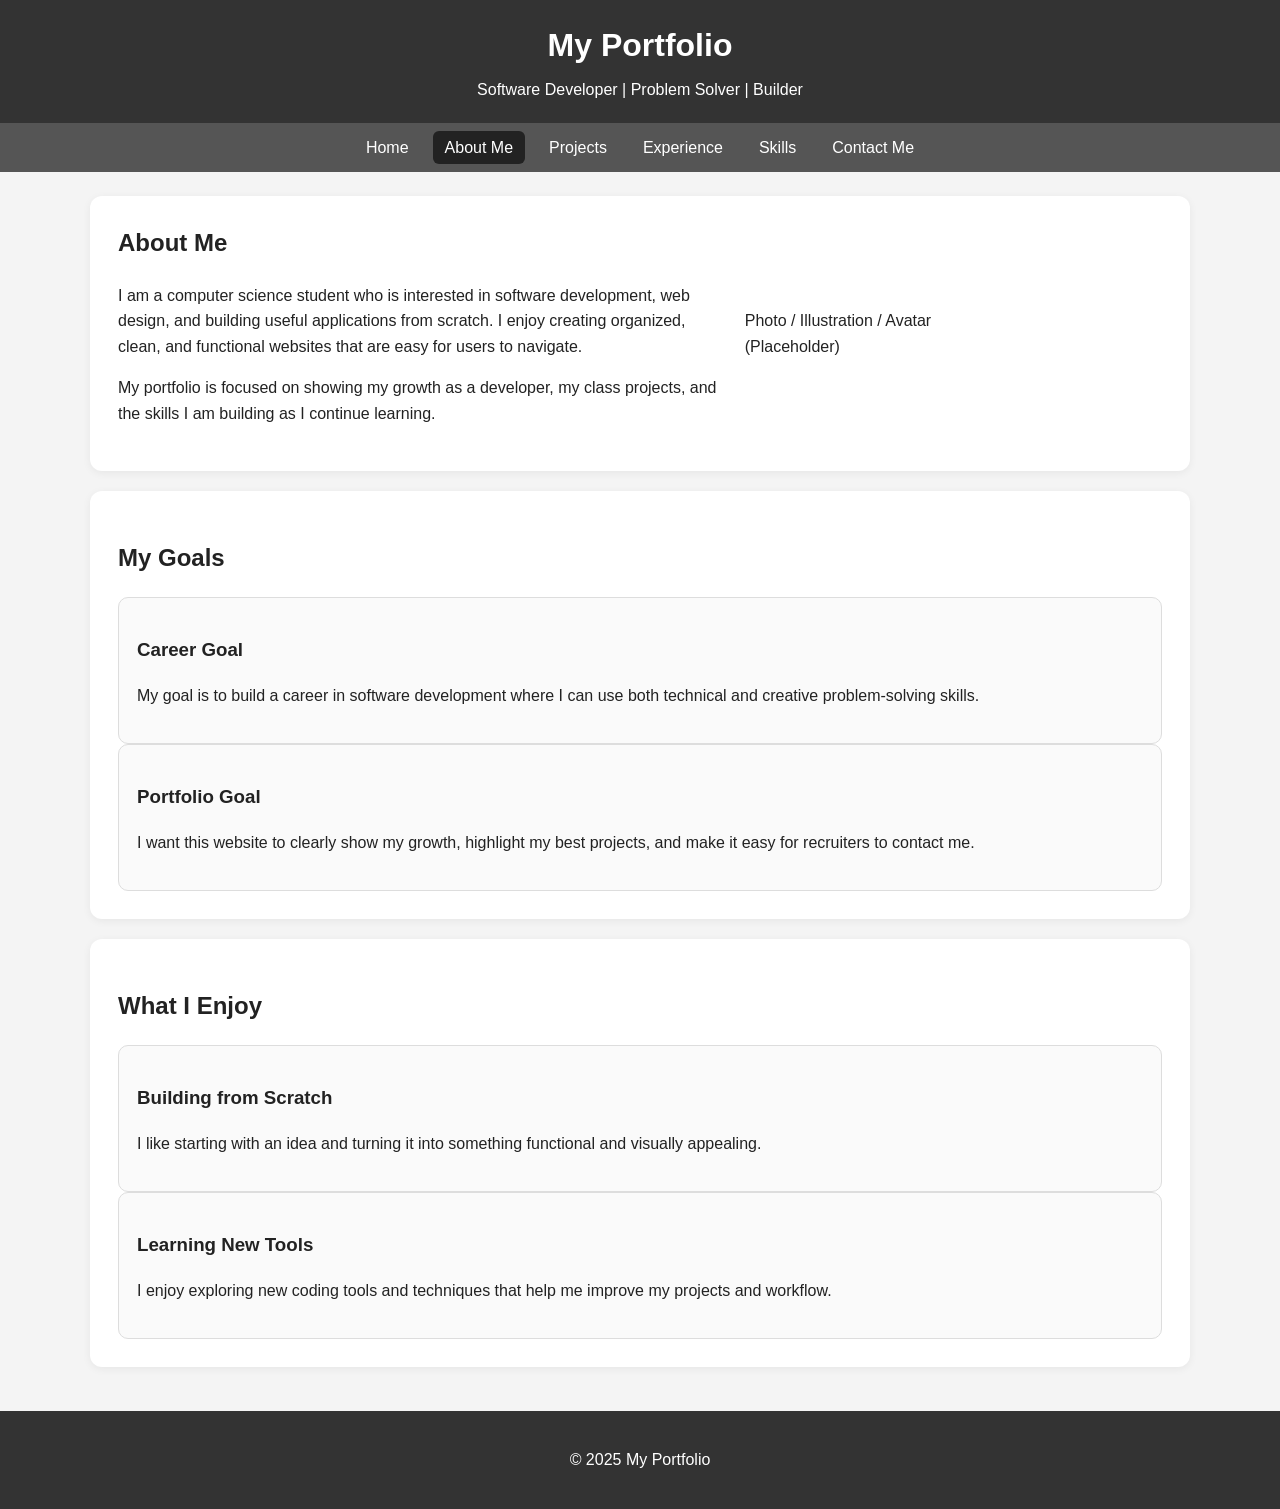
==== about.html @ 442bcf15 "Project Update 2 Added About Page and Projects Page.  Previously did the skeleton." ====
<!doctype html>
<html lang="en">
  <head>
    <meta charset="UTF-8" />
    <meta name="viewport" content="width=device-width, initial-scale=1.0" />
    <title>My Portfolio | About Me</title>
    <link rel="stylesheet" href="styles.css" />
  </head>
  <body>
    <header>
      <h1>My Portfolio</h1>
      <p>Software Developer | Problem Solver | Builder</p>
    </header>

    <nav>
      <ul>
        <li><a href="index.html">Home</a></li>
        <li><a class="active" href="about.html">About Me</a></li>
        <li><a href="projects.html">Projects</a></li>
        <li><a href="index.html#experience">Experience</a></li>
        <li><a href="index.html#skills">Skills</a></li>
        <li><a href="index.html#contact">Contact Me</a></li>
      </ul>
    </nav>

    <main>
      <section class="hero">
        <div>
          <h2>About Me</h2>
          <p>
            I am a computer science student who is interested in software
            development, web design, and building useful applications from
            scratch. I enjoy creating organized, clean, and functional websites
            that are easy for users to navigate.
          </p>
          <p>
            My portfolio is focused on showing my growth as a developer, my
            class projects, and the skills I am building as I continue learning.
          </p>
        </div>
        <div class="hero-card">
          Photo / Illustration / Avatar<br />
          (Placeholder)
        </div>
      </section>

      <section>
        <h2>My Goals</h2>
        <div class="grid-2">
          <article class="card">
            <h3>Career Goal</h3>
            <p>
              My goal is to build a career in software development where I can
              use both technical and creative problem-solving skills.
            </p>
          </article>
          <article class="card">
            <h3>Portfolio Goal</h3>
            <p>
              I want this website to clearly show my growth, highlight my best
              projects, and make it easy for recruiters to contact me.
            </p>
          </article>
        </div>
      </section>

      <section>
        <h2>What I Enjoy</h2>
        <div class="grid-2">
          <article class="card">
            <h3>Building from Scratch</h3>
            <p>
              I like starting with an idea and turning it into something
              functional and visually appealing.
            </p>
          </article>
          <article class="card">
            <h3>Learning New Tools</h3>
            <p>
              I enjoy exploring new coding tools and techniques that help me
              improve my projects and workflow.
            </p>
          </article>
        </div>
      </section>
    </main>

    <footer>
      <p>© 2025 My Portfolio</p>
    </footer>
  </body>
</html>
---- styles.css ----
* {
  box-sizing: border-box;
}

body {
  font-family: Arial, sans-serif;
  margin: 0;
  padding: 0;
  color: #222;
  background: #f4f4f4;
  line-height: 1.6;
}

header {
  background: #333;
  color: white;
  text-align: center;
  padding: 20px;
}

header h1 {
  margin: 0;
}

header p {
  margin: 6px 0 0;
}

nav ul {
  display: flex;
  justify-content: center;
  flex-wrap: wrap;
  list-style: none;
  gap: 12px;
  background: #555;
  margin: 0;
  padding: 12px;
}

nav ul li {
  margin: 0;
}

nav ul li a {
  color: white;
  text-decoration: none;
  padding: 8px 12px;
  border-radius: 6px;
}

nav ul li a:hover,
nav ul li a.active {
  background: #222;
}

main {
  width: min(1100px, calc(100% - 32px));
  margin: 0 auto;
  padding: 24px 0;
}

section {
  background: white;
  padding: 28px;
  margin-bottom: 20px;
  border-radius: 12px;
  box-shadow: 0 2px 8px rgba(0, 0, 0, 0.06);
}

.hero,
.page-hero {
  display: grid;
  grid-template-columns: 1.3fr 0.9fr;
  gap: 24px;
  align-items: center;
}

.hero h2,
.page-hero h2 {
  margin-top: 0;
}

.hero-text p,
.page-hero p {
  margin-bottom: 14px;
}

.hero-box {
  min-height: 220px;
  border: 2px dashed #999;
  border-radius: 12px;
  display: flex;
  align-items: center;
  justify-content: center;
  text-align: center;
  padding: 20px;
  background: #fafafa;
  color: #666;
  font-weight: bold;
}

.button {
  display: inline-block;
  margin-top: 8px;
  padding: 10px 16px;
  border-radius: 8px;
  background: #333;
  color: white;
  text-decoration: none;
}

.button:hover {
  background: #111;
}

.project {
  margin-bottom: 20px;
  padding: 16px;
  border: 1px solid #ddd;
  border-radius: 10px;
  background: #fafafa;
}

.card-grid,
.project-grid {
  display: grid;
  grid-template-columns: repeat(2, minmax(0, 1fr));
  gap: 18px;
}

.project-grid {
  grid-template-columns: repeat(3, minmax(0, 1fr));
}

.card,
.project-card {
  padding: 18px;
  border: 1px solid #ddd;
  border-radius: 10px;
  background: #fafafa;
}

.project-placeholder {
  height: 140px;
  border: 2px dashed #bbb;
  border-radius: 10px;
  display: flex;
  align-items: center;
  justify-content: center;
  margin-bottom: 14px;
  color: #777;
  background: #fdfdfd;
}

table {
  width: 100%;
  border-collapse: collapse;
  margin-top: 8px;
}

table,
th,
td {
  border: 1px solid black;
}

th,
td {
  padding: 10px;
  text-align: center;
}

form {
  display: flex;
  flex-direction: column;
  gap: 10px;
  max-width: 420px;
}

input,
textarea {
  width: 100%;
  padding: 10px;
  border: 1px solid #bbb;
  border-radius: 8px;
  font: inherit;
}

textarea {
  min-height: 120px;
  resize: vertical;
}

button {
  padding: 10px 14px;
  background: #333;
  color: white;
  border: none;
  border-radius: 8px;
  cursor: pointer;
}

button:hover {
  background: #111;
}

footer {
  text-align: center;
  padding: 20px;
  background: #333;
  color: white;
}

@media (max-width: 800px) {
  .hero,
  .page-hero,
  .card-grid,
  .project-grid {
    grid-template-columns: 1fr;
  }

  main {
    width: min(100% - 20px, 1100px);
  }
}
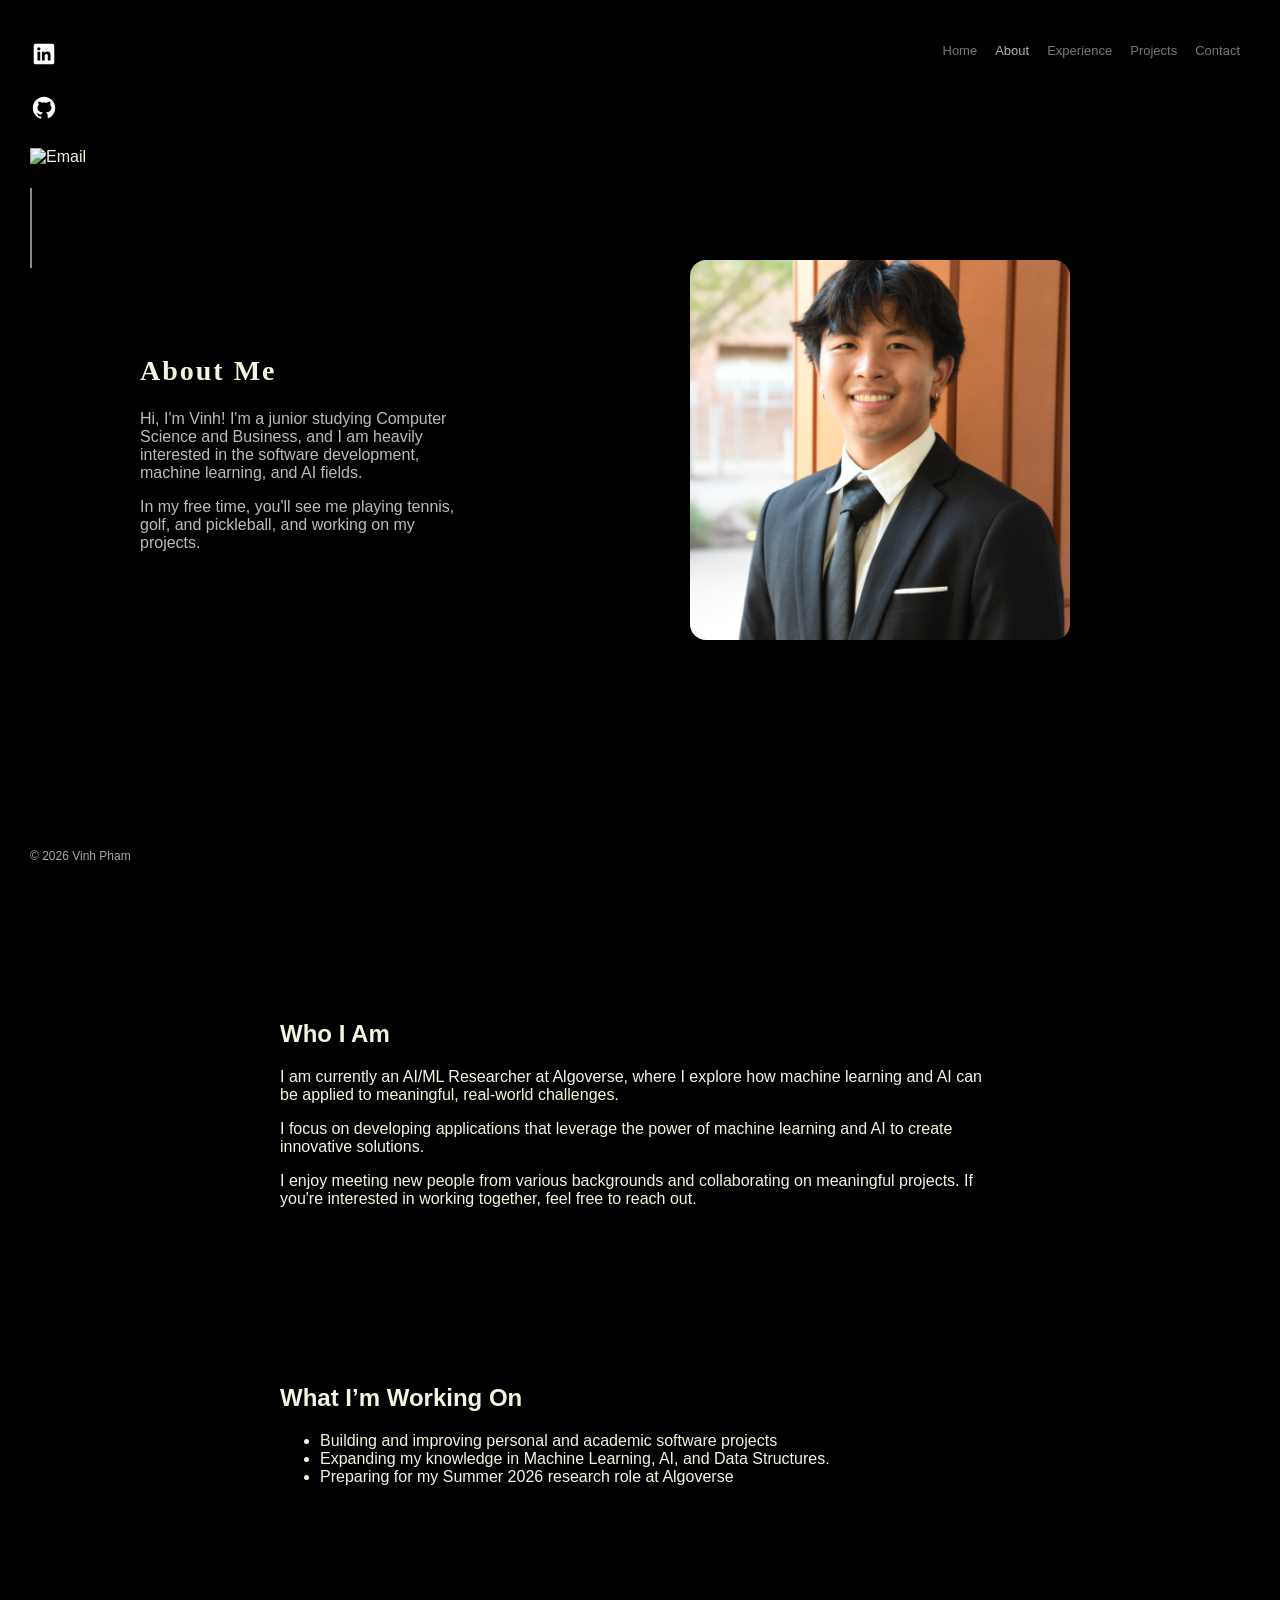
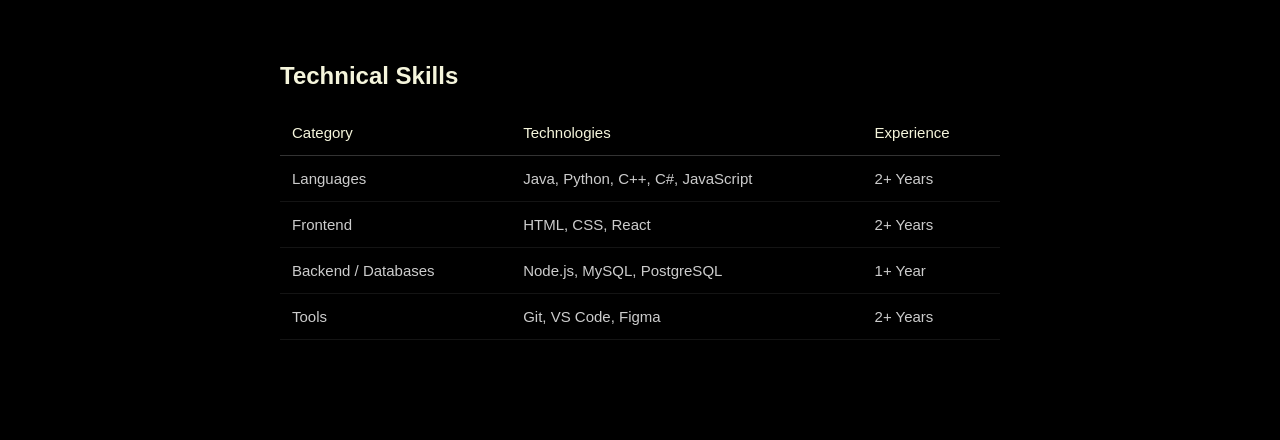
==== commit 9fae07f2: "Portfolio Website with Components Added all Pages." ====
--- a/about.html
+++ b/about.html
@@ -3,90 +3,176 @@
   <head>
     <meta charset="UTF-8" />
     <meta name="viewport" content="width=device-width, initial-scale=1.0" />
-    <title>My Portfolio | About Me</title>
+    <title>Vinh Pham | About</title>
     <link rel="stylesheet" href="styles.css" />
   </head>
+
   <body>
-    <header>
-      <h1>My Portfolio</h1>
-      <p>Software Developer | Problem Solver | Builder</p>
-    </header>
-
-    <nav>
+    <!-- NAV -->
+    <nav class="top-nav">
       <ul>
         <li><a href="index.html">Home</a></li>
-        <li><a class="active" href="about.html">About Me</a></li>
+        <li><a class="active" href="about.html">About</a></li>
+        <li><a href="experience.html">Experience</a></li>
         <li><a href="projects.html">Projects</a></li>
-        <li><a href="index.html#experience">Experience</a></li>
-        <li><a href="index.html#skills">Skills</a></li>
-        <li><a href="index.html#contact">Contact Me</a></li>
+        <li><a href="contact.html">Contact</a></li>
       </ul>
     </nav>
 
+    <!-- SIDE ICONS -->
+    <div class="side-icons">
+      <a
+        href="https://www.linkedin.com/in/vinhhphvm/"
+        target="_blank"
+        rel="noopener noreferrer"
+      >
+        <img src="images/LinkedIn.svg" alt="LinkedIn" />
+      </a>
+      <a
+        href="https://github.com/vinhhphvm"
+        target="_blank"
+        rel="noopener noreferrer"
+      >
+        <img src="images/GitHub.svg" alt="GitHub" />
+      </a>
+      <a href="contact.html">
+        <img src="images/email.png" alt="Email" />
+      </a>
+    </div>
+
     <main>
-      <section class="hero">
-        <div>
-          <h2>About Me</h2>
-          <p>
-            I am a computer science student who is interested in software
-            development, web design, and building useful applications from
-            scratch. I enjoy creating organized, clean, and functional websites
-            that are easy for users to navigate.
-          </p>
-          <p>
-            My portfolio is focused on showing my growth as a developer, my
-            class projects, and the skills I am building as I continue learning.
-          </p>
+      <!-- HERO TITLE -->
+      <section class="hero-split">
+        <div class="hero-left">
+          <div>
+            <h1>About Me</h1>
+            <p>
+              Hi, I'm Vinh! I'm a junior studying Computer Science and Business,
+              and I am heavily interested in the software development, machine
+              learning, and AI fields.
+            </p>
+            <p>
+              In my free time, you'll see me playing tennis, golf, and
+              pickleball, and working on my projects.
+            </p>
+          </div>
         </div>
-        <div class="hero-card">
-          Photo / Illustration / Avatar<br />
-          (Placeholder)
+
+        <div class="hero-right about-right">
+          <img
+            src="images/Headshot.jpg"
+            alt="Profile Picture"
+            class="about-img"
+          />
         </div>
       </section>
 
-      <section>
-        <h2>My Goals</h2>
-        <div class="grid-2">
-          <article class="card">
-            <h3>Career Goal</h3>
-            <p>
-              My goal is to build a career in software development where I can
-              use both technical and creative problem-solving skills.
-            </p>
-          </article>
-          <article class="card">
-            <h3>Portfolio Goal</h3>
-            <p>
-              I want this website to clearly show my growth, highlight my best
-              projects, and make it easy for recruiters to contact me.
-            </p>
-          </article>
-        </div>
+      <!-- MAIN CONTENT -->
+      <section class="content-section fade-in">
+        <h2>Who I Am</h2>
+        <p>
+          I am currently an AI/ML Researcher at Algoverse, where I explore how
+          machine learning and AI can be applied to meaningful, real-world
+          challenges.
+        </p>
+        <p>
+          I focus on developing applications that leverage the power of machine
+          learning and AI to create innovative solutions.
+        </p>
+
+        <p>
+          I enjoy meeting new people from various backgrounds and collaborating
+          on meaningful projects. If you're interested in working together, feel
+          free to reach out.
+        </p>
       </section>
 
-      <section>
-        <h2>What I Enjoy</h2>
-        <div class="grid-2">
-          <article class="card">
-            <h3>Building from Scratch</h3>
-            <p>
-              I like starting with an idea and turning it into something
-              functional and visually appealing.
-            </p>
-          </article>
-          <article class="card">
-            <h3>Learning New Tools</h3>
-            <p>
-              I enjoy exploring new coding tools and techniques that help me
-              improve my projects and workflow.
-            </p>
-          </article>
-        </div>
+      <section class="content-section fade-in">
+        <h2>What I’m Working On</h2>
+        <ul>
+          <li>
+            Building and improving personal and academic software projects
+          </li>
+          <li>
+            Expanding my knowledge in Machine Learning, AI, and Data Structures.
+          </li>
+          <li>Preparing for my Summer 2026 research role at Algoverse</li>
+        </ul>
+      </section>
+
+      <section class="content-section fade-in">
+        <h2>Technical Skills</h2>
+
+        <table class="skills-table">
+          <tr>
+            <th>Category</th>
+            <th>Technologies</th>
+            <th>Experience</th>
+          </tr>
+
+          <tr>
+            <td>Languages</td>
+            <td>Java, Python, C++, C#, JavaScript</td>
+            <td>2+ Years</td>
+          </tr>
+
+          <tr>
+            <td>Frontend</td>
+            <td>HTML, CSS, React</td>
+            <td>2+ Years</td>
+          </tr>
+
+          <tr>
+            <td>Backend / Databases</td>
+            <td>Node.js, MySQL, PostgreSQL</td>
+            <td>1+ Year</td>
+          </tr>
+
+          <tr>
+            <td>Tools</td>
+            <td>Git, VS Code, Figma</td>
+            <td>2+ Years</td>
+          </tr>
+        </table>
       </section>
     </main>
 
-    <footer>
-      <p>© 2025 My Portfolio</p>
+    <!-- FOOTER -->
+    <footer class="site-footer">
+      <p>© 2026 Vinh Pham</p>
     </footer>
+
+    <!-- PAGE TRANSITION SCRIPT -->
+    <script>
+      document.querySelectorAll("a").forEach((link) => {
+        link.addEventListener("click", function (e) {
+          if (this.href && this.href.includes(".html")) {
+            e.preventDefault();
+            document.body.classList.add("fade-out");
+
+            setTimeout(() => {
+              window.location = this.href;
+            }, 300);
+          }
+        });
+      });
+    </script>
+
+    <script>
+      const elements = document.querySelectorAll(".fade-in");
+
+      const observer = new IntersectionObserver(
+        (entries) => {
+          entries.forEach((entry) => {
+            if (entry.isIntersecting) {
+              entry.target.classList.add("show");
+            }
+          });
+        },
+        { threshold: 0.2 },
+      );
+
+      elements.forEach((el) => observer.observe(el));
+    </script>
   </body>
 </html>
--- a/styles.css
+++ b/styles.css
@@ -2,224 +2,568 @@
   box-sizing: border-box;
 }
 
+/* =========================
+   BODY + PAGE TRANSITIONS
+========================= */
 body {
-  font-family: Arial, sans-serif;
   margin: 0;
-  padding: 0;
-  color: #222;
-  background: #f4f4f4;
-  line-height: 1.6;
-}
-
-header {
-  background: #333;
-  color: white;
-  text-align: center;
-  padding: 20px;
-}
-
-header h1 {
-  margin: 0;
-}
-
-header p {
-  margin: 6px 0 0;
-}
-
-nav ul {
+  opacity: 0;
+  font-family: "Inter", sans-serif;
+  background: #000;
+  color: #f5f5dc;
+  animation: fadeIn 0.3s ease forwards;
+  transition: opacity 0.3s ease;
+}
+
+body.fade-out {
+  opacity: 0;
+}
+
+/* =========================
+   HERO
+========================= */
+
+a {
+  color: inherit;
+  text-decoration: none;
+}
+.hero-split {
+  display: grid;
+  grid-template-columns: 1fr 1.5fr;
+  min-height: 100vh;
+  align-items: center;
+  padding: 40px;
+}
+
+.hero-left {
+  padding-left: 100px;
+  max-width: 420px;
+}
+
+.hero-left h1 {
+  font-family: "Playfair Display", serif;
+  font-size: 28px;
+  letter-spacing: 2px;
+}
+
+.hero-left p {
+  color: #bbb;
+}
+
+/* =========================
+   HERO RIGHT (HOME ONLY)
+========================= */
+.hero-right {
+  text-align: right;
+  display: flex;
+  flex-direction: column;
+  gap: 10px;
+}
+
+.hero-right a {
+  font-family: "Playfair Display", serif;
+  display: inline-block;
+  text-decoration: none;
+  color: #e6e2d3;
+
+  font-size: clamp(40px, 6vw, 60px);
+  letter-spacing: 1px;
+  line-height: 0.9;
+
+  transition:
+    transform 0.3s ease,
+    opacity 0.3s ease,
+    color 0.3s ease;
+}
+
+.hero-right a:hover {
+  transform: translateX(20px);
+  opacity: 1;
+  color: #ffffff;
+}
+
+.hero-right:hover a {
+  opacity: 0.3;
+}
+
+.hero-right a:hover {
+  opacity: 1;
+}
+
+.hero-right h2:first-child a {
+  opacity: 0.7;
+  font-size: clamp(45px, 7vw, 90px);
+}
+
+/* RIGHT SIDE (ABOUT PAGE ONLY) */
+.about-right {
   display: flex;
   justify-content: center;
-  flex-wrap: wrap;
-  list-style: none;
-  gap: 12px;
-  background: #555;
-  margin: 0;
-  padding: 12px;
-}
-
-nav ul li {
-  margin: 0;
-}
-
-nav ul li a {
-  color: white;
-  text-decoration: none;
-  padding: 8px 12px;
-  border-radius: 6px;
-}
-
-nav ul li a:hover,
-nav ul li a.active {
-  background: #222;
-}
-
-main {
-  width: min(1100px, calc(100% - 32px));
-  margin: 0 auto;
-  padding: 24px 0;
-}
-
-section {
-  background: white;
-  padding: 28px;
-  margin-bottom: 20px;
-  border-radius: 12px;
-  box-shadow: 0 2px 8px rgba(0, 0, 0, 0.06);
-}
-
-.hero,
-.page-hero {
-  display: grid;
-  grid-template-columns: 1.3fr 0.9fr;
-  gap: 24px;
   align-items: center;
-}
-
-.hero h2,
-.page-hero h2 {
-  margin-top: 0;
-}
-
-.hero-text p,
-.page-hero p {
-  margin-bottom: 14px;
-}
-
-.hero-box {
-  min-height: 220px;
-  border: 2px dashed #999;
-  border-radius: 12px;
-  display: flex;
-  align-items: center;
-  justify-content: center;
-  text-align: center;
-  padding: 20px;
-  background: #fafafa;
-  color: #666;
-  font-weight: bold;
-}
-
-.button {
-  display: inline-block;
-  margin-top: 8px;
-  padding: 10px 16px;
-  border-radius: 8px;
-  background: #333;
-  color: white;
-  text-decoration: none;
-}
-
-.button:hover {
-  background: #111;
-}
-
-.project {
-  margin-bottom: 20px;
-  padding: 16px;
-  border: 1px solid #ddd;
-  border-radius: 10px;
-  background: #fafafa;
-}
-
-.card-grid,
-.project-grid {
-  display: grid;
-  grid-template-columns: repeat(2, minmax(0, 1fr));
-  gap: 18px;
-}
-
-.project-grid {
-  grid-template-columns: repeat(3, minmax(0, 1fr));
-}
-
-.card,
-.project-card {
-  padding: 18px;
-  border: 1px solid #ddd;
-  border-radius: 10px;
-  background: #fafafa;
-}
-
-.project-placeholder {
-  height: 140px;
-  border: 2px dashed #bbb;
-  border-radius: 10px;
-  display: flex;
-  align-items: center;
-  justify-content: center;
-  margin-bottom: 14px;
-  color: #777;
-  background: #fdfdfd;
-}
-
-table {
+  padding: 40px;
+}
+
+/* HEADSHOT */
+.about-img {
+  width: 100%;
+  max-width: 380px; /* controls size */
+  height: auto;
+
+  border-radius: 16px;
+  object-fit: cover;
+
+  box-shadow: 0 20px 60px rgba(0, 0, 0, 0.6);
+
+  transition: all 0.4s ease;
+}
+
+/* hover */
+.about-img:hover {
+  transform: scale(1.03);
+  box-shadow: 0 25px 80px rgba(0, 0, 0, 0.8);
+}
+
+/* =========================
+   SKILLS TABLE 
+========================= */
+.skills-table {
   width: 100%;
   border-collapse: collapse;
-  margin-top: 8px;
-}
-
-table,
-th,
-td {
-  border: 1px solid black;
-}
-
-th,
-td {
+  margin-top: 20px;
+  font-size: 15px;
+}
+
+.skills-table th,
+.skills-table td {
+  padding: 14px 12px;
+  text-align: left;
+}
+
+.skills-table th {
+  color: #f5f5dc;
+  font-weight: 500;
+  border-bottom: 1px solid rgba(255, 255, 255, 0.2);
+}
+
+.skills-table td {
+  color: #ccc;
+  border-bottom: 1px solid rgba(255, 255, 255, 0.08);
+}
+
+/* hover row */
+.skills-table tr:hover td {
+  background: rgba(255, 255, 255, 0.05);
+}
+
+/* =========================
+   SCROLL FADE-IN 
+========================= */
+.fade-in {
+  opacity: 0;
+  transform: translateY(40px);
+  transition:
+    opacity 0.6s ease,
+    transform 0.6s ease;
+}
+
+.fade-in.show {
+  opacity: 1;
+  transform: translateY(0);
+}
+
+/* =========================
+   NAV
+========================= */
+.top-nav {
+  position: fixed;
+  top: 25px;
+  right: 40px;
+  z-index: 1000;
+  opacity: 0.7;
+}
+
+.top-nav ul {
+  display: flex;
+  gap: 18px;
+  list-style: none;
+}
+
+.top-nav a {
+  color: #aaa;
+  text-decoration: none;
+  font-size: 13px;
+}
+
+.top-nav a:hover,
+.top-nav a.active {
+  color: #fff;
+}
+
+/* =========================
+   SIDE ICONS
+========================= */
+.side-icons {
+  position: fixed;
+  top: 40px;
+  left: 30px;
+  display: flex;
+  flex-direction: column;
+  gap: 22px;
+}
+
+.side-icons img {
+  width: 28px;
+  transition: 0.3s;
+}
+
+.side-icons img:hover {
+  transform: scale(1.2);
+  filter: brightness(1.2);
+}
+
+.side-icons::after {
+  content: "";
+  width: 2px;
+  height: 80px;
+  background: #888;
+}
+
+/* =========================
+   PROJECTS PAGE ONLY
+========================= */
+.projects-page .project-grid {
+  display: grid;
+  grid-template-columns: repeat(3, 1fr);
+  gap: 30px;
+  padding: 60px 40px;
+}
+
+.projects-page .project-card {
+  display: block;
+  padding: 20px;
+  border-radius: 14px;
+  text-decoration: none;
+  color: inherit;
+  position: relative;
+
+  background: rgba(255, 255, 255, 0.02);
+  border: 1px solid rgba(255, 255, 255, 0.08);
+
+  transition: all 0.3s ease;
+
+  /* animation ONLY on projects page */
+  opacity: 0;
+  transform: translateY(40px);
+}
+
+/* stagger */
+.projects-page .project-grid.show .project-card {
+  opacity: 1;
+  transform: translateY(0);
+  transition: all 0.6s ease;
+}
+
+.projects-page .project-grid.show .project-card:nth-child(1) {
+  transition-delay: 0.1s;
+}
+
+.projects-page .project-grid.show .project-card:nth-child(2) {
+  transition-delay: 0.25s;
+}
+
+.projects-page .project-grid.show .project-card:nth-child(3) {
+  transition-delay: 0.4s;
+}
+
+/* image */
+.projects-page .project-image {
+  width: 100%;
+  height: 200px; /* slightly taller for better fit */
+  border-radius: 10px;
+  overflow: hidden;
+  margin-bottom: 15px;
+  background: rgba(255, 255, 255, 0.05);
+}
+
+.projects-page .project-image img {
+  width: 100%;
+  height: 100%;
+  object-fit: cover;
+  object-position: center;
+  padding: 0;
+  filter: grayscale(100%);
+  transition: 0.3s ease;
+}
+
+/* text */
+.projects-page .project-card h3 {
+  margin-bottom: 8px;
+}
+
+.projects-page .project-card p {
+  color: #bbb;
+  font-size: 14px;
+}
+
+/* hover reveal */
+.projects-page .project-link {
+  margin-top: 15px;
+  font-size: 14px;
+  color: #e6e2d3;
+  opacity: 0;
+  transform: translateX(-10px);
+  transition: 0.3s;
+}
+
+.projects-page .project-card:hover .project-link {
+  opacity: 1;
+  transform: translateX(0);
+}
+
+/* hover effects */
+.projects-page .project-card:hover {
+  transform: translateY(-8px) scale(1.01);
+  border-color: rgba(255, 255, 255, 0.3);
+  box-shadow:
+    0 0 40px rgba(230, 226, 211, 0.15),
+    0 20px 60px rgba(0, 0, 0, 0.6);
+}
+
+.projects-page .project-card:hover img {
+  filter: grayscale(0%);
+  transform: scale(1.05);
+}
+
+.projects-page .project-card::before {
+  content: "";
+  position: absolute;
+  inset: 0;
+  background: radial-gradient(
+    circle at top,
+    rgba(255, 255, 255, 0.08),
+    transparent 70%
+  );
+  opacity: 0;
+  transition: 0.3s;
+}
+
+.projects-page .project-card:hover::before {
+  opacity: 1;
+}
+/* =========================
+   CONTENT SECTION
+========================= */
+.content-section {
+  max-width: 800px;
+  margin: 60px auto;
+  padding: 40px;
+}
+
+/* =========================
+   EXPERIENCE (MATCH EDUCATION)
+========================= */
+
+.experience-row {
+  display: flex;
+  gap: 25px;
+  align-items: flex-start;
+}
+
+/* logo */
+.experience-logo img {
+  width: 60px;
+  height: auto;
+  object-fit: contain;
+}
+
+/* text */
+.experience-text h3 {
+  margin-bottom: 5px;
+  font-size: 20px;
+}
+
+.experience-text .company {
+  font-size: 14px;
+  letter-spacing: 1px;
+  color: #aaa;
+  margin-bottom: 5px;
+}
+
+.experience-text .date {
+  font-size: 13px;
+  color: #777;
+  margin-bottom: 10px;
+}
+
+.experience-text p {
+  color: #bbb;
+  line-height: 1.6;
+}
+
+.experience-text ul {
+  padding-left: 20px;
+  margin-top: 10px;
+}
+
+.experience-text li {
+  margin-bottom: 6px;
+  color: #ccc;
+}
+
+/* divider line */
+.exp-divider {
+  margin: 30px 0;
+  border-bottom: 1px solid rgba(255, 255, 255, 0.1);
+}
+
+/* =========================
+   EDUCATION 
+========================= */
+
+.education-title {
+  margin-bottom: 40px;
+  font-size: 26px;
+  letter-spacing: 2px;
+}
+
+/* layout */
+.education-row {
+  display: flex;
+  gap: 25px;
+  align-items: flex-start;
+}
+
+/* logo */
+.education-logo img {
+  width: 70px;
+  height: auto;
+  object-fit: contain;
+}
+
+/* text */
+.education-text h3 {
+  margin-bottom: 5px;
+  font-size: 20px;
+}
+
+.education-text .school {
+  font-size: 14px;
+  letter-spacing: 1px;
+  color: #aaa;
+  margin-bottom: 5px;
+}
+
+.education-text .date {
+  font-size: 13px;
+  color: #777;
+  margin-bottom: 12px;
+}
+
+/* coursework */
+.education-text .coursework {
+  color: #bbb;
+  line-height: 1.6;
+  margin-bottom: 12px;
+}
+
+/* tags */
+.education-tags span {
+  display: inline-block;
+  padding: 5px 10px;
+  margin-right: 10px;
+  font-size: 12px;
+
+  border: 1px solid rgba(255, 255, 255, 0.2);
+  border-radius: 4px;
+  color: #ccc;
+}
+
+/* =========================
+   CONTACT FORM
+========================= */
+.contact-form {
+  display: flex;
+  flex-direction: column;
+  gap: 12px;
+  max-width: 500px;
+}
+
+.contact-form label {
+  font-size: 13px;
+  color: #aaa;
+}
+
+.contact-form input,
+.contact-form textarea {
   padding: 10px;
-  text-align: center;
-}
-
-form {
-  display: flex;
-  flex-direction: column;
-  gap: 10px;
-  max-width: 420px;
-}
-
-input,
-textarea {
-  width: 100%;
-  padding: 10px;
-  border: 1px solid #bbb;
+  border: 1px solid rgba(255, 255, 255, 0.2);
   border-radius: 8px;
-  font: inherit;
-}
-
-textarea {
+  background: transparent;
+  color: #f5f5dc;
+  font-family: inherit;
+}
+
+.contact-form textarea {
   min-height: 120px;
   resize: vertical;
 }
 
-button {
-  padding: 10px 14px;
-  background: #333;
-  color: white;
+/* button */
+.contact-form button {
+  margin-top: 10px;
+  padding: 10px;
   border: none;
   border-radius: 8px;
+  background: #e6e2d3;
+  color: #000;
   cursor: pointer;
-}
-
-button:hover {
-  background: #111;
-}
-
-footer {
-  text-align: center;
-  padding: 20px;
-  background: #333;
-  color: white;
-}
-
+  transition: 0.3s;
+}
+
+.contact-form button:hover {
+  background: #ffffff;
+}
+
+/* =========================
+   FOOTER
+========================= */
+.site-footer {
+  position: fixed;
+  left: 30px;
+  bottom: 25px;
+  font-size: 12px;
+  color: #aaa;
+}
+
+/* =========================
+   ANIMATIONS
+========================= */
+@keyframes fadeIn {
+  to {
+    opacity: 1;
+  }
+}
+
+@keyframes cardFade {
+  to {
+    opacity: 1;
+    transform: translateY(0);
+  }
+}
+
+/* =========================
+   MOBILE
+========================= */
 @media (max-width: 800px) {
-  .hero,
-  .page-hero,
-  .card-grid,
   .project-grid {
     grid-template-columns: 1fr;
   }
 
-  main {
-    width: min(100% - 20px, 1100px);
+  .hero-split {
+    grid-template-columns: 1fr;
   }
-}
+
+  .hero-left {
+    padding-left: 40px;
+  }
+}
